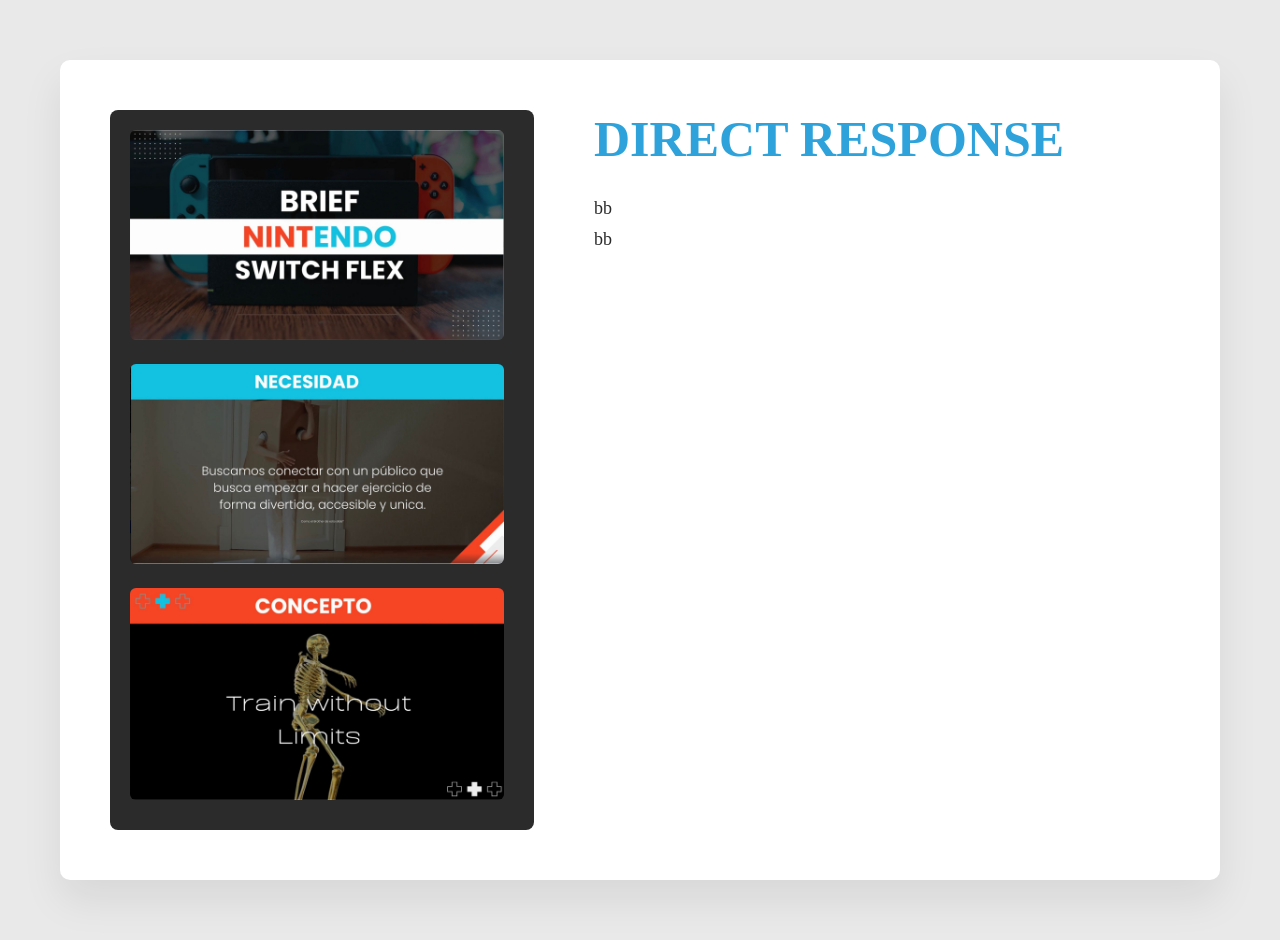
==== nintendo.html @ 608d1e56 "Add files via upload" ====
<!DOCTYPE html>
<html lang="es">
<head>
  <meta charset="UTF-8">
  <title>Nintendo</title>
  <link rel="stylesheet" href="stylesmc.css">
</head>

<body>

<section class="case-wrapper">

  <div class="case-box">

    <!-- IZQUIERDA -->
    <div class="case-left">
      <div class="case-scroll">
        <img src="ns1.jpeg">
        <img src="ns2.jpeg">
        <img src="ns3.jpeg">
        <img src="ns4.jpeg">
        <img src="ns5.jpeg">
        <img src="ns6.jpeg">
        <img src="ns7.jpeg">
        <img src="ns8.jpeg">
        <img src="ns9.jpeg">
        <img src="ns10.jpeg">
        <img src="ns11.jpeg">
        <img src="ns12.jpeg">
        <img src="ns13.jpeg">
        <img src="ns14.jpeg">
        <img src="ns15.jpeg">
        <img src="ns16.jpeg">
      </div>
    </div>

    <!-- DERECHA -->
    <div class="case-right">
      <h1>DIRECT RESPONSE</h1>
      <p>
        bb
      <p>
        bb
      </p>
    </div>

  </div>

</section>

</body>
</html>
---- stylesmc.css ----
* {
    margin: 0;
    padding: 0;
    box-sizing: border-box;
    font-family: 'Georgia', serif;
}

body {
    background-color: #e6e6e6;
}

/* CONTENEDOR GENERAL */
.container {
    display: flex;
    min-height: 100vh;
}

/* SIDEBAR */
.sidebar {
    width: 25%;
    background: linear-gradient(180deg, #2b2b2b, #3a3a3a);
    color: white;
    padding: 40px;
    text-align: center;
}

.profile-img {
    width: 100%;
    max-width: 250px;
    margin-bottom: 40px;
}

.sidebar h2 {
    margin-bottom: 20px;
    font-size: 28px;
}

.contact-info p {
    margin-bottom: 20px;
    font-size: 16px;
}

/* MAIN CONTENT */
.main-content {
    width: 40%;
    padding: 60px;
    background-color: #f4f4f4;
}

.top-bar {
    display: flex;
    justify-content: flex-end;
    margin-bottom: 40px;
}

a .proyectos {
    background-color: #2ea3db;
    color: white;
    padding: 15px 30px;
    border-radius: 30px;
    text-decoration: none;
    font-weight: bold;
}

.about h1 {
    font-size: 40px;
    color: #0d6f75;
    margin-bottom: 20px;
}

.about p {
    font-size: 18px;
    line-height: 1.6;
    margin-bottom: 40px;
}

.estudios h2 {
    font-size: 32px;
    color: #0d6f75;
    margin-bottom: 30px;
}

.education-item {
    margin-bottom: 20px;
}

.education-item h4 {
    font-size: 14px;
    font-weight: bold;
}

/* EXPERIENCIA */
.experience {
    width: 35%;
    background-color: #117a82;
    color: white;
    padding: 60px;
}

.experience h2 {
    font-size: 36px;
    margin-bottom: 40px;
    text-align: center;
}

.experience ul {
    list-style: disc;
    padding-left: 20px;
}

.experience li {
    margin-bottom: 20px;
    font-size: 18px;
}

/* FONDO GENERAL */
body {
  margin: 0;
  background: #e9e9e9;
  font-family: Arial, sans-serif;
}

/* CONTENEDOR GENERAL */
.case-wrapper {
  padding: 60px;
}

/* CAJA BLANCA */
.case-box {
  background: white;
  display: grid;
  grid-template-columns: 40% 60%;
  gap: 60px;
  padding: 50px;
  border-radius: 10px;
  max-width: 1400px;
  margin: auto;
  box-shadow: 0 20px 40px rgba(0,0,0,0.08);
}

/* COLUMNA IZQUIERDA */
.case-left {
  height: 80vh;
  background: #2b2b2b;   /* gris oscuro elegante */
  padding: 20px;
  border-radius: 8px;
  overflow: hidden;
}

/* SCROLL INTERNO */
.case-scroll {
  height: 100%;
  overflow-y: scroll;
  padding-right: 10px;
}

.case-scroll img {
  width: 100%;
  margin-bottom: 20px;
  border-radius: 6px;
}

/* COLUMNA DERECHA FIJA */
.case-right p {
  font-size: 18px;
  line-height: 1.7;
  color: #444;
  max-width: 550px;   /* 👈 esto hace que se vea “cuadrado” */
}

.case-right h1 {
  font-size: 50px;
    color: #2ea3db;
  margin-bottom: 25px;
  font-weight: 800;
}

.case-right p {
  font-size: 18px;
  line-height: 1.7;
  color: #2b2b2b;
}
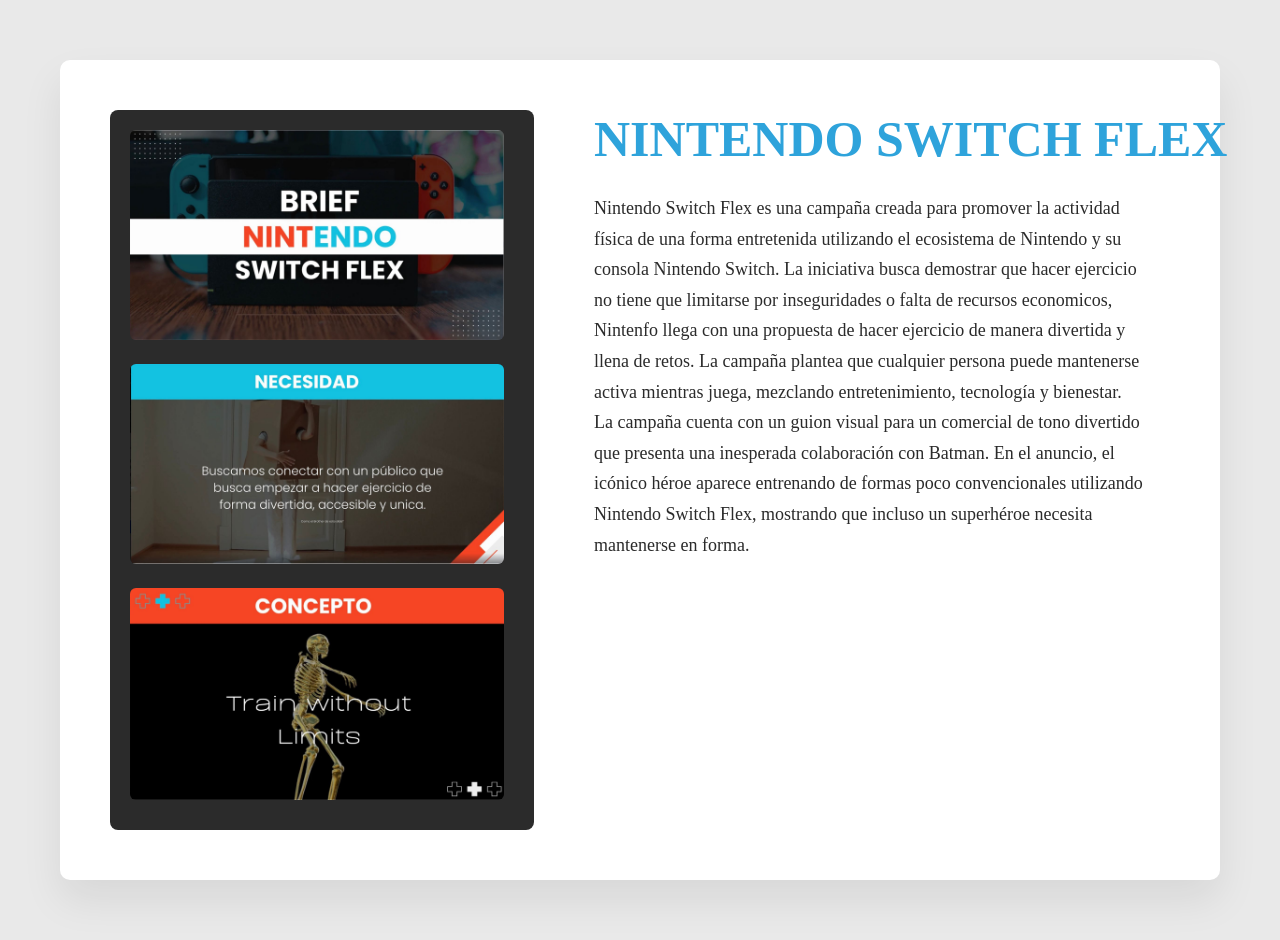
==== commit 188afa05: "Change header and update campaign description Updated the header and content to promote 'Nintendo Sw" ====
--- a/nintendo.html
+++ b/nintendo.html
@@ -36,11 +36,11 @@
 
     <!-- DERECHA -->
     <div class="case-right">
-      <h1>DIRECT RESPONSE</h1>
+      <h1>NINTENDO SWITCH FLEX</h1>
       <p>
-        bb
+        Nintendo Switch Flex es una campaña creada para promover la actividad física de una forma entretenida utilizando el ecosistema de Nintendo y su consola Nintendo Switch. La iniciativa busca demostrar que hacer ejercicio no tiene que limitarse por inseguridades o falta de recursos economicos, Nintenfo llega con una propuesta de hacer ejercicio de manera divertida y llena de retos. La campaña plantea que cualquier persona puede mantenerse activa mientras juega, mezclando entretenimiento, tecnología y bienestar.
       <p>
-        bb
+        La campaña cuenta con un guion visual para un comercial de tono divertido que presenta una inesperada colaboración con Batman. En el anuncio, el icónico héroe aparece entrenando de formas poco convencionales utilizando Nintendo Switch Flex, mostrando que incluso un superhéroe necesita mantenerse en forma.
       </p>
     </div>
 
@@ -49,4 +49,4 @@
 </section>
 
 </body>
-</html>+</html>
